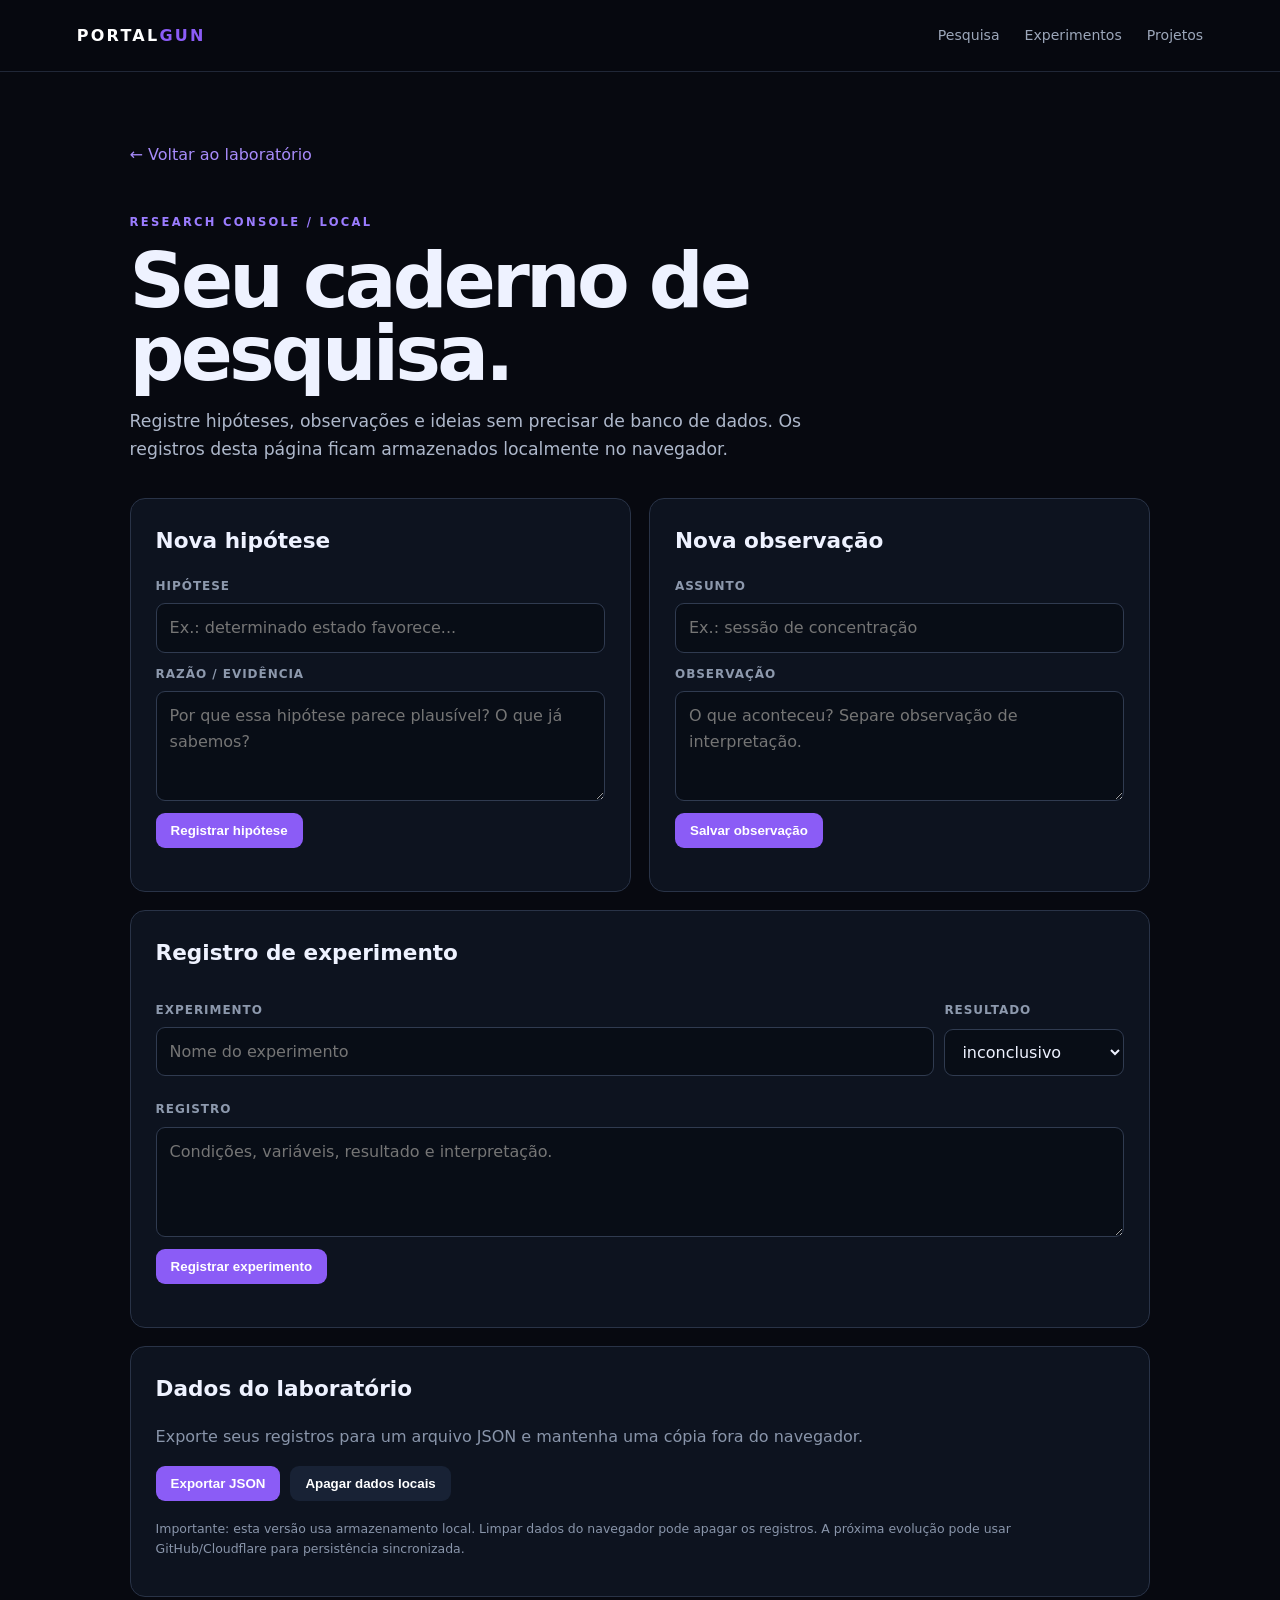
==== lab.html @ 4c1516e2 "Add personal research notebook workspace" ====
<!doctype html>
<html lang="pt-BR">
<head><meta charset="utf-8"><meta name="viewport" content="width=device-width,initial-scale=1"><title>Portal Gun — Research Console</title><link rel="stylesheet" href="style.css"><style>
.workspace{max-width:1200px;margin:auto;padding:70px 7%}.back{color:#a78bfa;text-decoration:none}.console-grid{display:grid;grid-template-columns:1fr 1fr;gap:18px;margin-top:35px}.box{background:#0d131f;border:1px solid #293347;border-radius:15px;padding:25px}.box h2{font-size:1.35rem;margin:0 0 18px}.box p{color:#8995aa}.field{display:grid;gap:7px;margin:12px 0}.field label{font-size:.75rem;color:#8d99ad;font-weight:800;letter-spacing:.08em}.field input,.field textarea,.field select{width:100%;padding:11px 13px;border:1px solid #303b50;border-radius:9px;background:#080d16;color:#eef2ff;font:inherit}.field textarea{min-height:110px;resize:vertical}.row{display:flex;gap:10px;flex-wrap:wrap}.btn{border:0;border-radius:9px;padding:10px 15px;font-weight:800;cursor:pointer;background:#8b5cf6;color:#fff}.btn.secondary{background:#182235}.items{display:grid;gap:10px;margin-top:18px}.item{padding:15px;border:1px solid #273247;border-radius:10px;background:#0a101a}.item strong{display:block}.item small{color:#69768c}.item p{margin:8px 0 0;color:#9aa5b8;font-size:.88rem}.empty{color:#68758a;font-size:.85rem}.full{grid-column:1/-1}.warning{font-size:.78rem;color:#758196;margin-top:18px}@media(max-width:800px){.console-grid{grid-template-columns:1fr}.full{grid-column:auto}}
</style></head>
<body>
<header class="topbar"><a class="brand" href="index.html">PORTAL<span>GUN</span></a><nav><a href="index.html#pesquisa">Pesquisa</a><a href="index.html#experimentos">Experimentos</a><a href="index.html#projetos">Projetos</a></nav></header>
<main class="workspace">
<a class="back" href="index.html">← Voltar ao laboratório</a>
<p class="eyebrow" style="margin-top:45px">RESEARCH CONSOLE / LOCAL</p><h1 style="font-size:clamp(2.6rem,6vw,5rem);line-height:.95;letter-spacing:-.05em;margin:0">Seu caderno de pesquisa.</h1><p class="lead">Registre hipóteses, observações e ideias sem precisar de banco de dados. Os registros desta página ficam armazenados localmente no navegador.</p>
<div class="console-grid">
<section class="box"><h2>Nova hipótese</h2><form id="hypothesisForm"><div class="field"><label>HIPÓTESE</label><input id="hTitle" required placeholder="Ex.: determinado estado favorece..."/></div><div class="field"><label>RAZÃO / EVIDÊNCIA</label><textarea id="hBody" required placeholder="Por que essa hipótese parece plausível? O que já sabemos?"></textarea></div><button class="btn">Registrar hipótese</button></form><div id="hypotheses" class="items"></div></section>
<section class="box"><h2>Nova observação</h2><form id="noteForm"><div class="field"><label>ASSUNTO</label><input id="nTitle" required placeholder="Ex.: sessão de concentração"/></div><div class="field"><label>OBSERVAÇÃO</label><textarea id="nBody" required placeholder="O que aconteceu? Separe observação de interpretação."></textarea></div><button class="btn">Salvar observação</button></form><div id="notes" class="items"></div></section>
<section class="box full"><h2>Registro de experimento</h2><form id="experimentForm"><div class="row"><div class="field" style="flex:1;min-width:180px"><label>EXPERIMENTO</label><input id="eTitle" required placeholder="Nome do experimento"/></div><div class="field" style="width:180px"><label>RESULTADO</label><select id="eResult"><option>inconclusivo</option><option>apoiou a hipótese</option><option>enfraqueceu a hipótese</option><option>resultado inesperado</option></select></div></div><div class="field"><label>REGISTRO</label><textarea id="eBody" required placeholder="Condições, variáveis, resultado e interpretação."></textarea></div><button class="btn">Registrar experimento</button></form><div id="experiments" class="items"></div></section>
<section class="box full"><h2>Dados do laboratório</h2><p>Exporte seus registros para um arquivo JSON e mantenha uma cópia fora do navegador.</p><div class="row"><button class="btn" id="export">Exportar JSON</button><button class="btn secondary" id="clear">Apagar dados locais</button></div><p class="warning">Importante: esta versão usa armazenamento local. Limpar dados do navegador pode apagar os registros. A próxima evolução pode usar GitHub/Cloudflare para persistência sincronizada.</p></section>
</div></main><script src="lab.js"></script></body></html>
---- style.css ----
*{box-sizing:border-box}html{scroll-behavior:smooth}body{margin:0;font-family:Inter,ui-sans-serif,system-ui,-apple-system,sans-serif;background:#070910;color:#eef2ff;line-height:1.6}.topbar{height:72px;display:flex;align-items:center;justify-content:space-between;padding:0 6%;border-bottom:1px solid #202737;background:#070910dd;backdrop-filter:blur(16px);position:sticky;top:0;z-index:10}.brand{font-weight:900;letter-spacing:.14em;color:#fff;text-decoration:none}.brand span{color:#8b5cf6}.topbar nav{display:flex;gap:25px}.topbar nav a{color:#9ca7ba;text-decoration:none;font-size:.88rem}.topbar nav a:hover{color:#fff}.hero{min-height:calc(100vh - 72px);display:grid;grid-template-columns:1.15fr .85fr;align-items:center;gap:50px;padding:7% 8%;background:radial-gradient(circle at 82% 45%,#392273 0,transparent 34%),radial-gradient(circle at 20% 20%,#123a4c 0,transparent 27%)}.eyebrow{color:#9b7cff;font-size:.72rem;font-weight:850;letter-spacing:.2em;margin:0 0 14px}.hero h1{font-size:clamp(3rem,6.8vw,6.3rem);line-height:.94;letter-spacing:-.06em;max-width:900px;margin:0 0 26px}.lead{color:#aeb8cb;font-size:1.08rem;max-width:710px}.actions{display:flex;gap:13px;margin-top:30px}.button{display:inline-block;padding:12px 20px;border-radius:10px;text-decoration:none;font-weight:800}.primary{background:#8b5cf6;color:#fff}.ghost{border:1px solid #3b465c;color:#edf0f7}.portal{width:min(410px,82vw);aspect-ratio:1;border-radius:50%;position:relative;display:grid;place-items:center;margin:auto;background:radial-gradient(circle,#0c1220 0 28%,transparent 29%),radial-gradient(circle,#141d30 0 43%,transparent 44%);box-shadow:0 0 120px #6947d477}.ring{position:absolute;border:1px solid #9b7cff88;border-radius:50%}.r1{inset:7%;border-right-color:#8b5cf6;border-bottom-color:#5eead4;animation:spin 9s linear infinite}.r2{inset:21%;border-left-color:#5eead4;border-top-color:#8b5cf6;animation:spin 6s linear infinite reverse}.core{font-weight:950;font-size:2.3rem;letter-spacing:.16em}.orbit{position:absolute;width:8px;height:8px;border-radius:50%;background:#5eead4;box-shadow:0 0 20px #5eead4}.o1{top:13%;left:45%}.o2{right:18%;bottom:35%;background:#9b7cff}.dashboard{display:grid;grid-template-columns:repeat(4,1fr);border-block:1px solid #202737;background:#0a0e17}.stat{padding:25px 7%;border-right:1px solid #202737}.stat:last-child{border:0}.stat span{display:block;color:#68748a;font-size:.67rem;letter-spacing:.15em;font-weight:800}.stat strong{display:block;margin-top:5px;font-size:.9rem}.section{padding:105px 8%;background:#0b0f18}.section h2,.cta h2{font-size:clamp(2.2rem,4vw,4rem);letter-spacing:-.045em;line-height:1.05;margin:0 0 42px}.section-head{display:flex;justify-content:space-between;align-items:end;gap:25px;margin-bottom:42px}.section-head h2{margin:0}.section-head input{width:min(340px,100%);padding:13px 16px;border-radius:10px;border:1px solid #30394d;background:#0d1320;color:#fff;outline:none}.grid{display:grid;gap:17px}.two{grid-template-columns:repeat(2,1fr)}.three{grid-template-columns:repeat(3,1fr)}article{padding:27px;border:1px solid #252e40;background:#101622;border-radius:15px}article h3{margin:9px 0 7px;font-size:1.28rem}article p{color:#9da8bb;margin:0}.research-card{transition:.2s}.research-card:hover{transform:translateY(-3px);border-color:#6551a4}.research-card a{display:inline-block;margin-top:18px;color:#b6a4ff;text-decoration:none;font-size:.86rem;font-weight:800}.tag,.project-code{display:inline-block;color:#8b7cf5;font-size:.65rem;font-weight:900;letter-spacing:.15em}.dark{background:#070a10}.experiment-layout{display:grid;grid-template-columns:1.45fr .55fr;gap:18px}.experiment-list{display:grid;gap:17px}.status{display:inline-block;font-size:.62rem;font-weight:900;letter-spacing:.12em;padding:4px 8px;border-radius:5px;background:#171e2d;color:#aeb9cc}.active{color:#5eead4}.planned{color:#a9b2c4}.idea{color:#c4a7ff}.meta{margin-top:18px;color:#657188;font-size:.76rem}.lab-console{padding:25px;border:1px solid #2b3549;border-radius:15px;background:#0c111b;align-self:start}.console-title{font-size:.68rem;letter-spacing:.18em;color:#8b7cf5;font-weight:900;margin-bottom:15px}.console-line{display:flex;justify-content:space-between;padding:12px 0;border-bottom:1px solid #202838;font-size:.82rem}.console-line span{color:#7c879a}.console-line b{color:#c9d0dd}.lab-console p{color:#7f8b9f;font-size:.8rem;margin:20px 0 0}.projects article{min-height:260px}.projects ul{color:#8894a9;padding-left:20px}.projects li{margin:4px 0}.knowledge{background:#090d15}.legend{font-size:.65rem;color:#7d899d;letter-spacing:.1em}.legend i{display:inline-block;width:7px;height:7px;border-radius:50%;background:#6ee7b7;margin:0 6px 0 14px}.legend i:nth-of-type(2){background:#a78bfa}.legend i:nth-of-type(3){background:#64748b}.knowledge-grid{display:grid;grid-template-columns:repeat(3,1fr);gap:14px}.node{padding:23px;border-radius:14px;border:1px solid #263043;background:#0d131f}.node>span{font-size:.6rem;letter-spacing:.15em;font-weight:900}.node h3{font-size:1.08rem;margin:10px 0 6px}.node p{font-size:.87rem;color:#929db0;margin:0}.fact{border-top:2px solid #6ee7b7}.fact>span{color:#6ee7b7}.hypothesis{border-top:2px solid #a78bfa}.hypothesis>span{color:#a78bfa}.question{border-top:2px solid #64748b}.question>span{color:#94a3b8}.roadmap{background:#0b0f18}.timeline{max-width:850px;margin:0;padding:0;list-style:none}.timeline li{padding:23px 0;border-bottom:1px solid #252e3f}.timeline strong{font-size:1.12rem}.timeline p{color:#929db0;margin:5px 0 0}.cta{text-align:center;padding:115px 8%;background:linear-gradient(135deg,#17102f,#09242b)}.cta h2{max-width:900px;margin:0 auto 22px}.cta p:not(.eyebrow){color:#a1acbf;margin:0 auto 28px;max-width:650px}footer{display:flex;justify-content:space-between;padding:24px 8%;color:#68748a;font-size:.78rem;border-top:1px solid #202737}@keyframes spin{to{transform:rotate(360deg)}}@media(max-width:850px){.topbar{padding:0 5%}.topbar nav{gap:10px}.topbar nav a{font-size:.72rem}.hero{grid-template-columns:1fr;padding:75px 7%}.portal{width:280px}.dashboard{grid-template-columns:repeat(2,1fr)}.stat{border-bottom:1px solid #202737}.three,.knowledge-grid{grid-template-columns:1fr}.two,.experiment-layout{grid-template-columns:1fr}.section{padding:80px 7%}.section-head{align-items:stretch;flex-direction:column}footer{padding:22px 7%;flex-direction:column;gap:8px}}
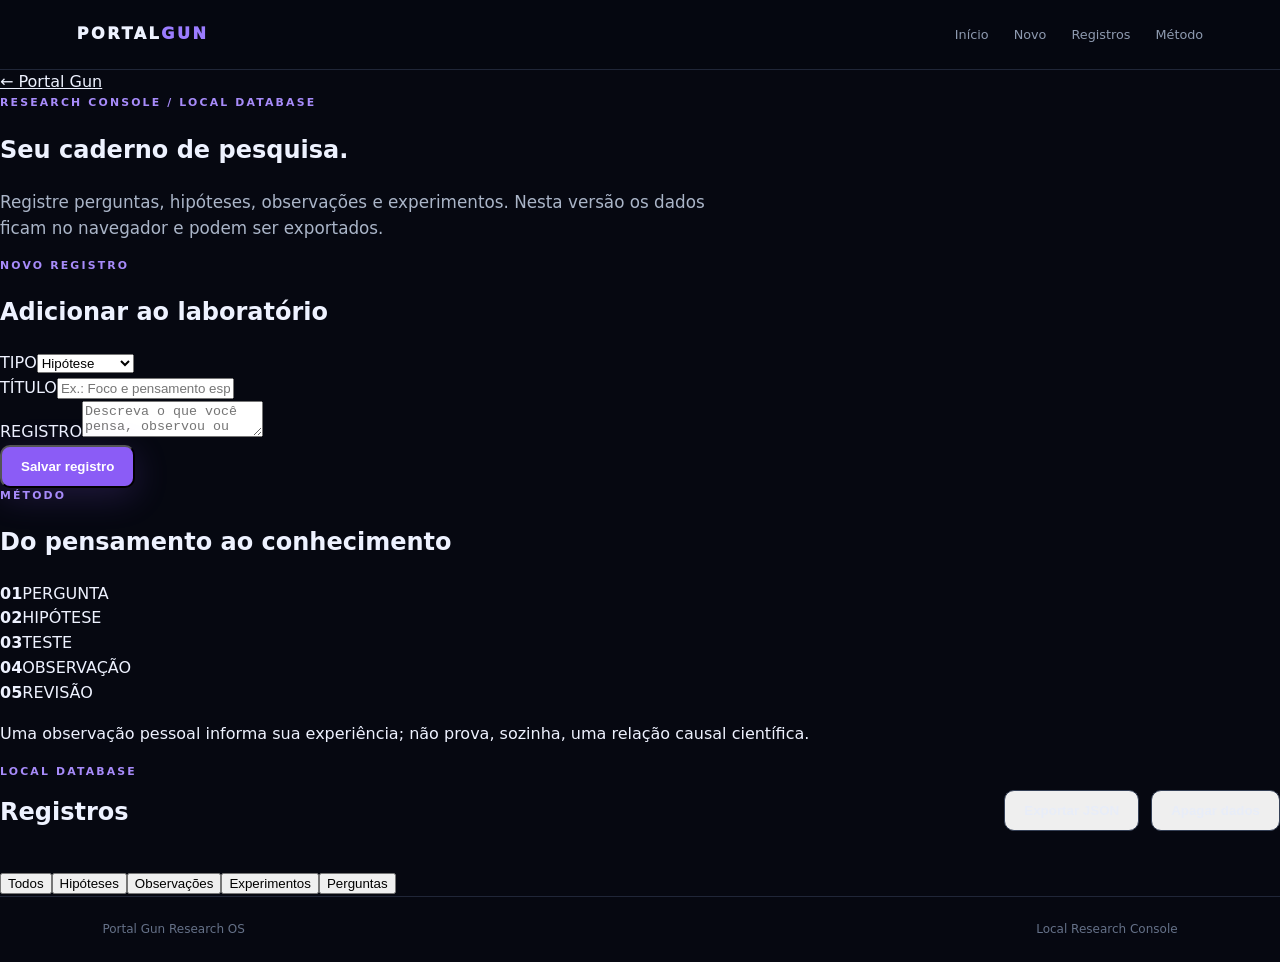
==== commit fdc97cb7: "Upgrade Portal Gun research console" ====
--- a/lab.html
+++ b/lab.html
@@ -1,16 +1 @@
-<!doctype html>
-<html lang="pt-BR">
-<head><meta charset="utf-8"><meta name="viewport" content="width=device-width,initial-scale=1"><title>Portal Gun — Research Console</title><link rel="stylesheet" href="style.css"><style>
-.workspace{max-width:1200px;margin:auto;padding:70px 7%}.back{color:#a78bfa;text-decoration:none}.console-grid{display:grid;grid-template-columns:1fr 1fr;gap:18px;margin-top:35px}.box{background:#0d131f;border:1px solid #293347;border-radius:15px;padding:25px}.box h2{font-size:1.35rem;margin:0 0 18px}.box p{color:#8995aa}.field{display:grid;gap:7px;margin:12px 0}.field label{font-size:.75rem;color:#8d99ad;font-weight:800;letter-spacing:.08em}.field input,.field textarea,.field select{width:100%;padding:11px 13px;border:1px solid #303b50;border-radius:9px;background:#080d16;color:#eef2ff;font:inherit}.field textarea{min-height:110px;resize:vertical}.row{display:flex;gap:10px;flex-wrap:wrap}.btn{border:0;border-radius:9px;padding:10px 15px;font-weight:800;cursor:pointer;background:#8b5cf6;color:#fff}.btn.secondary{background:#182235}.items{display:grid;gap:10px;margin-top:18px}.item{padding:15px;border:1px solid #273247;border-radius:10px;background:#0a101a}.item strong{display:block}.item small{color:#69768c}.item p{margin:8px 0 0;color:#9aa5b8;font-size:.88rem}.empty{color:#68758a;font-size:.85rem}.full{grid-column:1/-1}.warning{font-size:.78rem;color:#758196;margin-top:18px}@media(max-width:800px){.console-grid{grid-template-columns:1fr}.full{grid-column:auto}}
-</style></head>
-<body>
-<header class="topbar"><a class="brand" href="index.html">PORTAL<span>GUN</span></a><nav><a href="index.html#pesquisa">Pesquisa</a><a href="index.html#experimentos">Experimentos</a><a href="index.html#projetos">Projetos</a></nav></header>
-<main class="workspace">
-<a class="back" href="index.html">← Voltar ao laboratório</a>
-<p class="eyebrow" style="margin-top:45px">RESEARCH CONSOLE / LOCAL</p><h1 style="font-size:clamp(2.6rem,6vw,5rem);line-height:.95;letter-spacing:-.05em;margin:0">Seu caderno de pesquisa.</h1><p class="lead">Registre hipóteses, observações e ideias sem precisar de banco de dados. Os registros desta página ficam armazenados localmente no navegador.</p>
-<div class="console-grid">
-<section class="box"><h2>Nova hipótese</h2><form id="hypothesisForm"><div class="field"><label>HIPÓTESE</label><input id="hTitle" required placeholder="Ex.: determinado estado favorece..."/></div><div class="field"><label>RAZÃO / EVIDÊNCIA</label><textarea id="hBody" required placeholder="Por que essa hipótese parece plausível? O que já sabemos?"></textarea></div><button class="btn">Registrar hipótese</button></form><div id="hypotheses" class="items"></div></section>
-<section class="box"><h2>Nova observação</h2><form id="noteForm"><div class="field"><label>ASSUNTO</label><input id="nTitle" required placeholder="Ex.: sessão de concentração"/></div><div class="field"><label>OBSERVAÇÃO</label><textarea id="nBody" required placeholder="O que aconteceu? Separe observação de interpretação."></textarea></div><button class="btn">Salvar observação</button></form><div id="notes" class="items"></div></section>
-<section class="box full"><h2>Registro de experimento</h2><form id="experimentForm"><div class="row"><div class="field" style="flex:1;min-width:180px"><label>EXPERIMENTO</label><input id="eTitle" required placeholder="Nome do experimento"/></div><div class="field" style="width:180px"><label>RESULTADO</label><select id="eResult"><option>inconclusivo</option><option>apoiou a hipótese</option><option>enfraqueceu a hipótese</option><option>resultado inesperado</option></select></div></div><div class="field"><label>REGISTRO</label><textarea id="eBody" required placeholder="Condições, variáveis, resultado e interpretação."></textarea></div><button class="btn">Registrar experimento</button></form><div id="experiments" class="items"></div></section>
-<section class="box full"><h2>Dados do laboratório</h2><p>Exporte seus registros para um arquivo JSON e mantenha uma cópia fora do navegador.</p><div class="row"><button class="btn" id="export">Exportar JSON</button><button class="btn secondary" id="clear">Apagar dados locais</button></div><p class="warning">Importante: esta versão usa armazenamento local. Limpar dados do navegador pode apagar os registros. A próxima evolução pode usar GitHub/Cloudflare para persistência sincronizada.</p></section>
-</div></main><script src="lab.js"></script></body></html>+<!doctype html><html lang="pt-BR"><head><meta charset="utf-8"><meta name="viewport" content="width=device-width,initial-scale=1"><title>Portal Gun — Research Console</title><link rel="stylesheet" href="style.css"></head><body><header class="topbar"><a class="brand" href="index.html">PORTAL<span>GUN</span></a><nav><a href="index.html">Início</a><a href="#new">Novo</a><a href="#records">Registros</a><a href="#method">Método</a></nav></header><main class="workspace"><a class="back" href="index.html">← Portal Gun</a><section class="lab-hero"><p class="eyebrow">RESEARCH CONSOLE / LOCAL DATABASE</p><h1>Seu caderno de pesquisa.</h1><p class="lead">Registre perguntas, hipóteses, observações e experimentos. Nesta versão os dados ficam no navegador e podem ser exportados.</p></section><section id="new" class="console-grid"><form id="recordForm" class="box"><p class="eyebrow">NOVO REGISTRO</p><h2>Adicionar ao laboratório</h2><div class="field"><label>TIPO</label><select id="type"><option value="hypothesis">Hipótese</option><option value="observation">Observação</option><option value="experiment">Experimento</option><option value="question">Pergunta</option></select></div><div class="field"><label>TÍTULO</label><input id="title" required maxlength="140" placeholder="Ex.: Foco e pensamento espontâneo"></div><div class="field"><label>REGISTRO</label><textarea id="body" required placeholder="Descreva o que você pensa, observou ou testou. Separe observação de interpretação."></textarea></div><button class="button primary" type="submit">Salvar registro</button></form><aside class="box method" id="method"><p class="eyebrow">MÉTODO</p><h2>Do pensamento ao conhecimento</h2><div><b>01</b><span>PERGUNTA</span></div><div><b>02</b><span>HIPÓTESE</span></div><div><b>03</b><span>TESTE</span></div><div><b>04</b><span>OBSERVAÇÃO</span></div><div><b>05</b><span>REVISÃO</span></div><p class="warning">Uma observação pessoal informa sua experiência; não prova, sozinha, uma relação causal científica.</p></aside></section><section id="records" class="lab-section"><div class="section-head"><div><p class="eyebrow">LOCAL DATABASE</p><h2>Registros</h2></div><div class="actions"><button class="button ghost" id="export">Exportar JSON</button><button class="button ghost" id="clear">Apagar dados</button></div></div><div id="filters" class="filters"><button data-filter="all" class="filter active">Todos</button><button data-filter="hypothesis" class="filter">Hipóteses</button><button data-filter="observation" class="filter">Observações</button><button data-filter="experiment" class="filter">Experimentos</button><button data-filter="question" class="filter">Perguntas</button></div><div id="recordsList" class="records"></div></section></main><footer><span>Portal Gun Research OS</span><span>Local Research Console</span></footer><script src="lab.js"></script></body></html>
--- a/style.css
+++ b/style.css
@@ -1 +1 @@
-*{box-sizing:border-box}html{scroll-behavior:smooth}body{margin:0;font-family:Inter,ui-sans-serif,system-ui,-apple-system,sans-serif;background:#070910;color:#eef2ff;line-height:1.6}.topbar{height:72px;display:flex;align-items:center;justify-content:space-between;padding:0 6%;border-bottom:1px solid #202737;background:#070910dd;backdrop-filter:blur(16px);position:sticky;top:0;z-index:10}.brand{font-weight:900;letter-spacing:.14em;color:#fff;text-decoration:none}.brand span{color:#8b5cf6}.topbar nav{display:flex;gap:25px}.topbar nav a{color:#9ca7ba;text-decoration:none;font-size:.88rem}.topbar nav a:hover{color:#fff}.hero{min-height:calc(100vh - 72px);display:grid;grid-template-columns:1.15fr .85fr;align-items:center;gap:50px;padding:7% 8%;background:radial-gradient(circle at 82% 45%,#392273 0,transparent 34%),radial-gradient(circle at 20% 20%,#123a4c 0,transparent 27%)}.eyebrow{color:#9b7cff;font-size:.72rem;font-weight:850;letter-spacing:.2em;margin:0 0 14px}.hero h1{font-size:clamp(3rem,6.8vw,6.3rem);line-height:.94;letter-spacing:-.06em;max-width:900px;margin:0 0 26px}.lead{color:#aeb8cb;font-size:1.08rem;max-width:710px}.actions{display:flex;gap:13px;margin-top:30px}.button{display:inline-block;padding:12px 20px;border-radius:10px;text-decoration:none;font-weight:800}.primary{background:#8b5cf6;color:#fff}.ghost{border:1px solid #3b465c;color:#edf0f7}.portal{width:min(410px,82vw);aspect-ratio:1;border-radius:50%;position:relative;display:grid;place-items:center;margin:auto;background:radial-gradient(circle,#0c1220 0 28%,transparent 29%),radial-gradient(circle,#141d30 0 43%,transparent 44%);box-shadow:0 0 120px #6947d477}.ring{position:absolute;border:1px solid #9b7cff88;border-radius:50%}.r1{inset:7%;border-right-color:#8b5cf6;border-bottom-color:#5eead4;animation:spin 9s linear infinite}.r2{inset:21%;border-left-color:#5eead4;border-top-color:#8b5cf6;animation:spin 6s linear infinite reverse}.core{font-weight:950;font-size:2.3rem;letter-spacing:.16em}.orbit{position:absolute;width:8px;height:8px;border-radius:50%;background:#5eead4;box-shadow:0 0 20px #5eead4}.o1{top:13%;left:45%}.o2{right:18%;bottom:35%;background:#9b7cff}.dashboard{display:grid;grid-template-columns:repeat(4,1fr);border-block:1px solid #202737;background:#0a0e17}.stat{padding:25px 7%;border-right:1px solid #202737}.stat:last-child{border:0}.stat span{display:block;color:#68748a;font-size:.67rem;letter-spacing:.15em;font-weight:800}.stat strong{display:block;margin-top:5px;font-size:.9rem}.section{padding:105px 8%;background:#0b0f18}.section h2,.cta h2{font-size:clamp(2.2rem,4vw,4rem);letter-spacing:-.045em;line-height:1.05;margin:0 0 42px}.section-head{display:flex;justify-content:space-between;align-items:end;gap:25px;margin-bottom:42px}.section-head h2{margin:0}.section-head input{width:min(340px,100%);padding:13px 16px;border-radius:10px;border:1px solid #30394d;background:#0d1320;color:#fff;outline:none}.grid{display:grid;gap:17px}.two{grid-template-columns:repeat(2,1fr)}.three{grid-template-columns:repeat(3,1fr)}article{padding:27px;border:1px solid #252e40;background:#101622;border-radius:15px}article h3{margin:9px 0 7px;font-size:1.28rem}article p{color:#9da8bb;margin:0}.research-card{transition:.2s}.research-card:hover{transform:translateY(-3px);border-color:#6551a4}.research-card a{display:inline-block;margin-top:18px;color:#b6a4ff;text-decoration:none;font-size:.86rem;font-weight:800}.tag,.project-code{display:inline-block;color:#8b7cf5;font-size:.65rem;font-weight:900;letter-spacing:.15em}.dark{background:#070a10}.experiment-layout{display:grid;grid-template-columns:1.45fr .55fr;gap:18px}.experiment-list{display:grid;gap:17px}.status{display:inline-block;font-size:.62rem;font-weight:900;letter-spacing:.12em;padding:4px 8px;border-radius:5px;background:#171e2d;color:#aeb9cc}.active{color:#5eead4}.planned{color:#a9b2c4}.idea{color:#c4a7ff}.meta{margin-top:18px;color:#657188;font-size:.76rem}.lab-console{padding:25px;border:1px solid #2b3549;border-radius:15px;background:#0c111b;align-self:start}.console-title{font-size:.68rem;letter-spacing:.18em;color:#8b7cf5;font-weight:900;margin-bottom:15px}.console-line{display:flex;justify-content:space-between;padding:12px 0;border-bottom:1px solid #202838;font-size:.82rem}.console-line span{color:#7c879a}.console-line b{color:#c9d0dd}.lab-console p{color:#7f8b9f;font-size:.8rem;margin:20px 0 0}.projects article{min-height:260px}.projects ul{color:#8894a9;padding-left:20px}.projects li{margin:4px 0}.knowledge{background:#090d15}.legend{font-size:.65rem;color:#7d899d;letter-spacing:.1em}.legend i{display:inline-block;width:7px;height:7px;border-radius:50%;background:#6ee7b7;margin:0 6px 0 14px}.legend i:nth-of-type(2){background:#a78bfa}.legend i:nth-of-type(3){background:#64748b}.knowledge-grid{display:grid;grid-template-columns:repeat(3,1fr);gap:14px}.node{padding:23px;border-radius:14px;border:1px solid #263043;background:#0d131f}.node>span{font-size:.6rem;letter-spacing:.15em;font-weight:900}.node h3{font-size:1.08rem;margin:10px 0 6px}.node p{font-size:.87rem;color:#929db0;margin:0}.fact{border-top:2px solid #6ee7b7}.fact>span{color:#6ee7b7}.hypothesis{border-top:2px solid #a78bfa}.hypothesis>span{color:#a78bfa}.question{border-top:2px solid #64748b}.question>span{color:#94a3b8}.roadmap{background:#0b0f18}.timeline{max-width:850px;margin:0;padding:0;list-style:none}.timeline li{padding:23px 0;border-bottom:1px solid #252e3f}.timeline strong{font-size:1.12rem}.timeline p{color:#929db0;margin:5px 0 0}.cta{text-align:center;padding:115px 8%;background:linear-gradient(135deg,#17102f,#09242b)}.cta h2{max-width:900px;margin:0 auto 22px}.cta p:not(.eyebrow){color:#a1acbf;margin:0 auto 28px;max-width:650px}footer{display:flex;justify-content:space-between;padding:24px 8%;color:#68748a;font-size:.78rem;border-top:1px solid #202737}@keyframes spin{to{transform:rotate(360deg)}}@media(max-width:850px){.topbar{padding:0 5%}.topbar nav{gap:10px}.topbar nav a{font-size:.72rem}.hero{grid-template-columns:1fr;padding:75px 7%}.portal{width:280px}.dashboard{grid-template-columns:repeat(2,1fr)}.stat{border-bottom:1px solid #202737}.three,.knowledge-grid{grid-template-columns:1fr}.two,.experiment-layout{grid-template-columns:1fr}.section{padding:80px 7%}.section-head{align-items:stretch;flex-direction:column}footer{padding:22px 7%;flex-direction:column;gap:8px}}
+*{box-sizing:border-box}html{scroll-behavior:smooth}body{margin:0;background:#060811;color:#eef2ff;font-family:Inter,ui-sans-serif,system-ui,-apple-system,sans-serif;line-height:1.55}a{color:inherit}.topbar{height:70px;padding:0 6%;display:flex;align-items:center;justify-content:space-between;position:sticky;top:0;z-index:20;background:#060811e8;border-bottom:1px solid #202638;backdrop-filter:blur(18px)}.brand{text-decoration:none;font-weight:950;letter-spacing:.16em}.brand span{color:#9b7cff}.topbar nav{display:flex;gap:25px}.topbar nav a{font-size:.8rem;color:#8e9ab0;text-decoration:none}.topbar nav a:hover{color:#fff}.hero{min-height:calc(100vh - 70px);display:grid;grid-template-columns:1.1fr .9fr;align-items:center;padding:7% 8%;gap:50px;background:radial-gradient(circle at 82% 48%,#34206a 0,transparent 30%),radial-gradient(circle at 14% 18%,#123947 0,transparent 24%)}.eyebrow{margin:0 0 13px;color:#a78bfa;font-size:.68rem;font-weight:900;letter-spacing:.2em}.hero h1{font-size:clamp(3.1rem,7vw,6.8rem);line-height:.9;letter-spacing:-.065em;max-width:920px;margin:0 0 25px}.lead{max-width:720px;color:#aab5c8;font-size:1.05rem}.actions{display:flex;gap:12px;margin-top:28px;flex-wrap:wrap}.button{display:inline-block;padding:12px 19px;border-radius:10px;text-decoration:none;font-weight:850}.primary{background:#8b5cf6;color:#fff;box-shadow:0 8px 35px #8b5cf633}.ghost{border:1px solid #354056;color:#e8edf8}.portal{width:min(430px,80vw);aspect-ratio:1;position:relative;border-radius:50%;display:grid;place-items:center;margin:auto;background:radial-gradient(circle,#0b1020 0 24%,transparent 25%),radial-gradient(circle,#11192b 0 44%,transparent 45%);box-shadow:0 0 120px #7150dc44}.ring{position:absolute;border:1px solid #8b7cf588;border-radius:50%}.r1{inset:6%;border-right-color:#5eead4;animation:spin 10s linear infinite}.r2{inset:17%;border-left-color:#5eead4;border-bottom-color:#8b5cf6;animation:spin 7s linear infinite reverse}.r3{inset:29%;border-top-color:#8b5cf6;animation:spin 14s linear infinite}.core{font-size:2.4rem;font-weight:950;letter-spacing:.16em}.orbit{position:absolute;width:8px;height:8px;border-radius:50%;background:#5eead4;box-shadow:0 0 20px #5eead4}.o1{top:12%;left:48%}.o2{right:15%;bottom:35%;background:#a78bfa;box-shadow:0 0 20px #a78bfa}.dashboard{display:grid;grid-template-columns:repeat(4,1fr);background:#090d16;border-block:1px solid #202638}.stat{padding:24px 7%;border-right:1px solid #202638}.stat:last-child{border:0}.stat span{display:block;color:#647087;font-size:.62rem;font-weight:900;letter-spacing:.16em}.stat strong{display:block;margin-top:5px;font-size:.88rem}.pulse{color:#6ee7b7}.section{padding:105px 8%;background:#0b0f18}.section h2,.cta h2{font-size:clamp(2.2rem,4.5vw,4.5rem);line-height:1;letter-spacing:-.055em;margin:0 0 40px}.section-head{display:flex;align-items:end;justify-content:space-between;gap:25px;margin-bottom:40px}.section-head h2{margin:0}.section-head input{width:min(390px,100%);padding:13px 16px;border:1px solid #30394d;border-radius:10px;background:#0d1320;color:#fff;outline:none}.grid{display:grid;gap:16px}.three{grid-template-columns:repeat(3,1fr)}.two{grid-template-columns:repeat(2,1fr)}article{padding:27px;border:1px solid #242d40;border-radius:15px;background:#101621;transition:.2s}article:hover{transform:translateY(-3px);border-color:#6653a7}.research-card p,.projects p{color:#9ba7ba}.research-card a{display:inline-block;margin-top:17px;color:#bcaeff;text-decoration:none;font-size:.82rem;font-weight:850}.tag,.project-code{font-size:.62rem;letter-spacing:.15em;color:#a78bfa;font-weight:950}.dark{background:#070a11}.pipeline{display:grid;grid-template-columns:1fr auto 1fr auto 1fr auto 1fr;gap:14px;align-items:stretch}.pipeline div{padding:23px;border:1px solid #283247;border-radius:14px;background:#0d131f}.pipeline b{display:block;color:#6ee7b7;font-size:.7rem}.pipeline strong{display:block;margin:12px 0 5px}.pipeline span{display:block;color:#7f8b9f;font-size:.82rem}.pipeline i{display:grid;place-items:center;color:#7059b8;font-style:normal;font-size:1.5rem}.rule{margin-top:20px;padding:18px 20px;border:1px solid #2b3548;border-radius:12px;color:#909caf;background:#0c111b}.rule span{color:#a78bfa;font-size:.62rem;font-weight:900;letter-spacing:.14em;margin-right:15px}.projects article{min-height:255px}.projects ul{color:#8793a7;padding-left:20px}.knowledge{background:#090d15}.legend{color:#69768c;font-size:.65rem;letter-spacing:.12em}.knowledge-grid{display:grid;grid-template-columns:repeat(3,1fr);gap:14px}.node{padding:23px;border:1px solid #263043;border-radius:14px;background:#0d131f}.node span{font-size:.6rem;font-weight:950;letter-spacing:.14em}.node h3{font-size:1.08rem;margin:9px 0 6px}.node p{font-size:.85rem;color:#929eb1;margin:0}.fact{border-top:2px solid #6ee7b7}.fact span{color:#6ee7b7}.hypothesis{border-top:2px solid #a78bfa}.hypothesis span{color:#a78bfa}.question{border-top:2px solid #64748b}.question span{color:#94a3b8}.roadmap{background:#0b0f18}.roadmap-grid{display:grid;grid-template-columns:repeat(4,1fr);gap:14px}.road{padding:24px;border:1px solid #263043;border-radius:14px;background:#101621}.road b{font-size:.62rem;color:#6f7d92;letter-spacing:.15em}.road h3{margin:12px 0 5px}.road p{color:#8f9bae;font-size:.85rem}.road.active{border-color:#6d55b8}.road.active b{color:#a78bfa}.cta{text-align:center;padding:115px 8%;background:linear-gradient(135deg,#180f30,#08262b)}.cta h2{max-width:950px;margin:0 auto 22px}.cta p:not(.eyebrow){max-width:680px;color:#a1acbe;margin:0 auto}.cta .button{margin-top:28px}footer{display:flex;justify-content:space-between;padding:23px 8%;color:#657188;font-size:.75rem;border-top:1px solid #202638}@keyframes spin{to{transform:rotate(360deg)}}@media(max-width:900px){.topbar{padding:0 5%}.topbar nav{gap:11px}.topbar nav a{font-size:.68rem}.hero{grid-template-columns:1fr;padding:75px 7%}.portal{width:290px}.dashboard{grid-template-columns:repeat(2,1fr)}.stat{border-bottom:1px solid #202638}.three,.knowledge-grid,.roadmap-grid{grid-template-columns:1fr}.two{grid-template-columns:1fr}.pipeline{grid-template-columns:1fr}.pipeline i{transform:rotate(90deg)}.section{padding:80px 7%}.section-head{align-items:stretch;flex-direction:column}footer{padding:22px 7%;flex-direction:column;gap:7px}}
